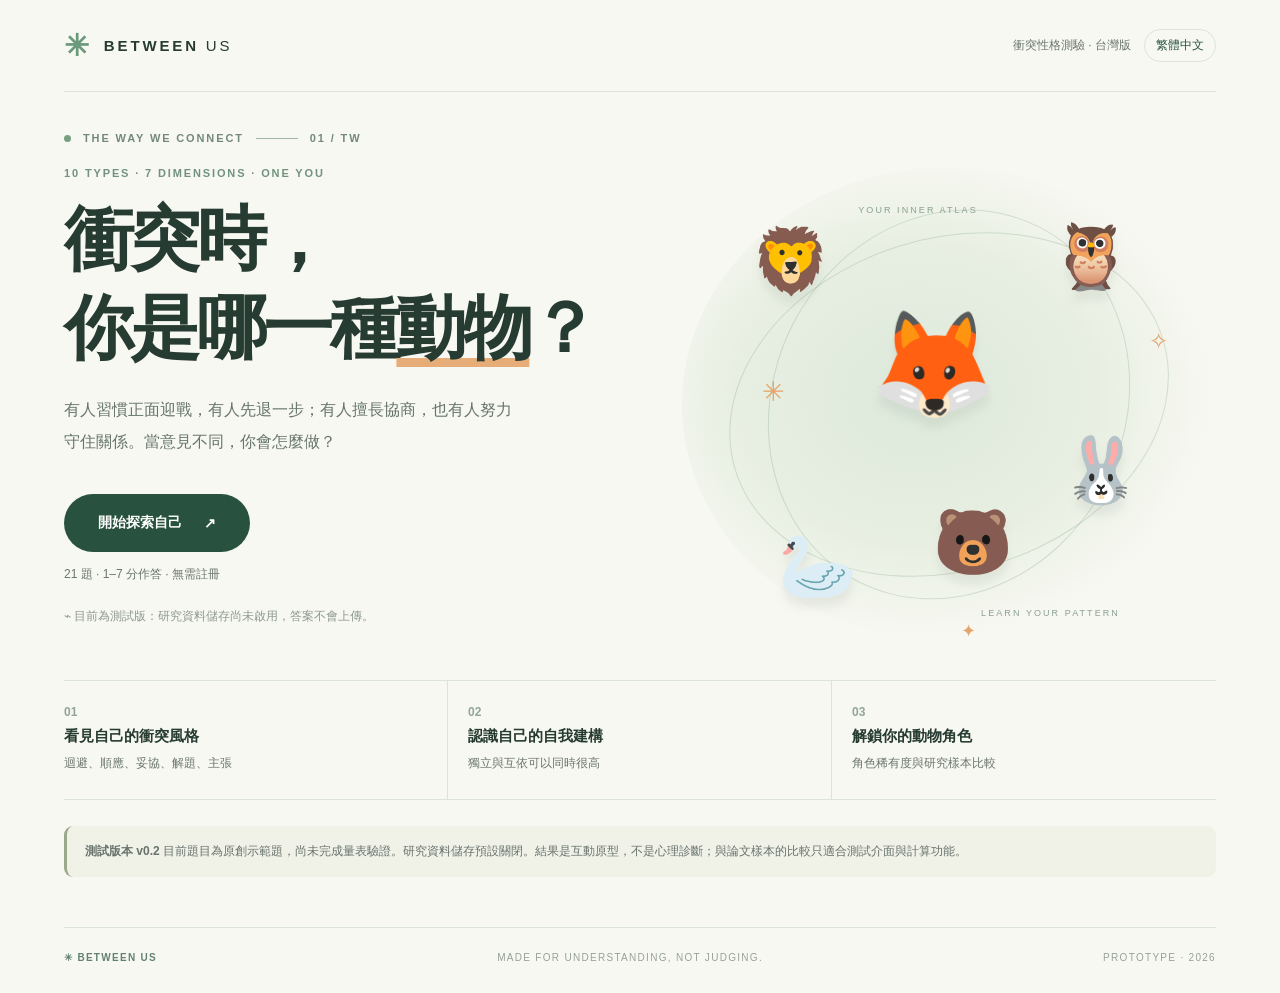
==== index.html @ 6e17950a "Add files via upload" ====
<!doctype html>
<html lang="zh-Hant-TW">
<head>
  <meta charset="utf-8" />
  <meta name="viewport" content="width=device-width, initial-scale=1" />
  <meta name="theme-color" content="#f7f7f1" />
  <meta name="description" content="認識你的衝突應對方式：十種動物角色、五種談判風格與兩種自我建構。" />
  <title>Between Us｜衝突時，你是哪一種動物？</title>
  <link rel="stylesheet" href="./styles.css" />
</head>
<body>
  <div class="page-shell">
    <header class="topbar" aria-label="網站導覽">
      <button type="button" id="brand-btn" class="brand" aria-label="回到首頁">
        <span class="brand-mark">✳</span>
        <span>BETWEEN <span class="brand-em">US</span></span>
      </button>
      <span class="topbar-note">衝突性格測驗 · 台灣版 <span class="language-chip">繁體中文</span></span>
    </header>

    <main id="main">
      <section class="screen home" id="screen-home" aria-labelledby="hero-title">
        <div class="eyebrow"><span class="eyebrow-dot"></span> THE WAY WE CONNECT <span class="eyebrow-line"></span> 01 / TW</div>
        <div class="hero-layout">
          <div class="hero-copy">
            <p class="overline">10 TYPES · 7 DIMENSIONS · ONE YOU</p>
            <h1 id="hero-title">衝突時，<br />你是哪一種<span class="underline-sketch">動物</span>？</h1>
            <p class="hero-description">有人習慣正面迎戰，有人先退一步；有人擅長協商，也有人努力守住關係。當意見不同，你會怎麼做？</p>
            <div class="hero-actions">
              <button id="start-btn" class="btn btn-primary btn-large" type="button">開始探索自己 <span aria-hidden="true">↗</span></button>
              <span class="tiny-detail">21 題 · 1–7 分作答 · 無需註冊</span>
            </div>
            <p class="privacy-note">⌁ 目前為測試版：研究資料儲存尚未啟用，答案不會上傳。</p>
          </div>
          <div class="hero-art" aria-hidden="true">
            <div class="art-orbit orbit-one"></div><div class="art-orbit orbit-two"></div>
            <span class="art-star star-one">✳</span><span class="art-star star-two">✧</span><span class="art-star star-three">✦</span>
            <span class="animal animal-fox">🦊</span><span class="animal animal-lion">🦁</span>
            <span class="animal animal-owl">🦉</span><span class="animal animal-rabbit">🐰</span>
            <span class="animal animal-swan">🦢</span><span class="animal animal-bear">🐻</span>
            <span class="orbit-label top-label">YOUR INNER ATLAS</span><span class="orbit-label bottom-label">LEARN YOUR PATTERN</span>
          </div>
        </div>
        <div class="quick-guide">
          <div><span class="guide-index">01</span><strong>看見自己的衝突風格</strong><small>迴避、順應、妥協、解題、主張</small></div>
          <div><span class="guide-index">02</span><strong>認識自己的自我建構</strong><small>獨立與互依可以同時很高</small></div>
          <div><span class="guide-index">03</span><strong>解鎖你的動物角色</strong><small>角色稀有度與研究樣本比較</small></div>
        </div>
        <p class="notice home-notice"><strong>測試版本 v0.2</strong> 目前題目為原創示範題，尚未完成量表驗證。研究資料儲存預設關閉。結果是互動原型，不是心理診斷；與論文樣本的比較只適合測試介面與計算功能。</p>
      </section>

      <section class="screen quiz" id="screen-quiz" hidden aria-labelledby="question-title">
        <div class="quiz-layout">
          <div class="quiz-heading">
            <div class="eyebrow"><span class="eyebrow-dot"></span> YOUR INNER ATLAS</div>
            <h2>從你的直覺開始。</h2>
            <p>想想你平常與別人意見不同時的反應，選擇最接近自己的答案。沒有標準答案。</p>
          </div>
          <div class="quiz-card">
            <div class="progress-meta"><span id="progress-number">QUESTION 01 / 21</span><span id="progress-percent">5%</span></div>
            <div class="progress-track"><div id="progress-bar" class="progress-fill"></div></div>
            <p class="question-counter" id="question-counter">第 1 題</p>
            <h3 id="question-title">題目載入中...</h3>
            <div id="scale-options" class="scale-options" role="group" aria-label="同意程度：1 至 7 分"></div>
            <div class="scale-ends"><span>非常不同意</span><span>非常同意</span></div>
            <div class="quiz-footer">
              <button id="back-btn" class="btn btn-quiet" type="button">← 上一題</button>
              <span class="answer-state" id="answer-state" aria-live="polite">請選擇答案</span>
              <button id="next-btn" class="btn btn-primary" type="button" disabled>下一題 →</button>
            </div>
          </div>
          <p class="small-explain">小提示：在電腦上也可以直接按鍵盤的 1–7 作答。</p>
        </div>
      </section>


      <!-- 完成問卷後的基本資料頁：姓名不會放進研究資料傳輸內容 -->
      <section class="screen profile" id="screen-profile" hidden aria-labelledby="profile-title">
        <div class="quiz-layout">
          <div class="quiz-heading">
            <div class="eyebrow"><span class="eyebrow-dot"></span> BEFORE YOUR RESULT</div>
            <h2 id="profile-title">差一點點，就能認識你的角色。</h2>
            <p>填寫基本資料，讓你的結果報告更個人化。研究資料的提供完全自願。</p>
          </div>
          <form class="quiz-card profile-card" id="profile-form">
            <label class="form-label" for="profile-name">報告顯示的名字或暱稱 <span class="optional">選填</span></label>
            <input id="profile-name" class="profile-input" type="text" maxlength="40" autocomplete="nickname" placeholder="例如：小虹" />
            <p class="field-explain">只顯示在你自己的結果頁與自願複製的分享文字中，不上傳到研究資料庫。</p>

            <div class="form-columns">
              <div>
                <label class="form-label" for="profile-age">年齡 <span class="optional">選填；同意研究用途時需填</span></label>
                <input id="profile-age" class="profile-input" type="number" inputmode="numeric" min="1" max="120" placeholder="例如：27" />
              </div>
              <div>
                <label class="form-label" for="profile-gender">性別認同 <span class="optional">選填</span></label>
                <select id="profile-gender" class="profile-input">
                  <option value="undisclosed">不透露</option>
                  <option value="woman">女性</option>
                  <option value="man">男性</option>
                  <option value="nonbinary">非二元</option>
                  <option value="other">其他</option>
                </select>
              </div>
            </div>
            <div class="consent-card">
              <p class="form-label">研究資料使用同意 <span class="optional">自願</span></p>
              <p class="field-explain">若你年滿 18 歲且同意，我們希望保留你的 21 題答案、七項計分、角色、年齡與性別認同，用於測驗品質分析與未來研究。<strong>姓名／暱稱不會儲存。</strong>不同意也能查看完整結果。</p>
              <label class="check-label"><input id="research-consent" type="checkbox" /> <span>我已年滿 18 歲，並自願同意將上述資料提供研究用途。</span></label>
              <p class="field-explain">目前是本機測試版；正式蒐集前需補齊研究負責人、聯絡方式、保留期間、撤回方式與隱私政策，並確認研究倫理程序。</p>
              <p id="storage-preview" class="storage-preview" role="status">研究資料儲存尚未啟用，不會上傳答案。</p>
            </div>
            <p id="profile-error" class="form-error" aria-live="polite" hidden></p>
            <div class="quiz-footer">
              <button id="profile-back" type="button" class="btn btn-quiet">← 返回上一題</button>
              <button id="profile-submit" class="btn btn-primary" type="submit">產生我的報告 ↗</button>
            </div>
          </form>
        </div>
      </section>

      <section class="screen results" id="screen-results" hidden aria-labelledby="result-title">
        <div class="result-topline"><span class="eyebrow"><span class="eyebrow-dot"></span> YOUR CHARACTER IS HERE</span><span class="result-stamp">TAIWAN EDITION / V0.2</span></div>
        <p id="report-personalization" class="personalized-greeting" hidden></p>
        <div class="result-hero">
          <div class="result-animal" id="result-animal" aria-hidden="true">🦊</div>
          <div class="result-headline">
            <p class="overline">YOUR NEGOTIATION CHARACTER</p>
            <h1 id="result-title">你的角色</h1>
            <p id="result-english" class="english-name"></p>
            <p id="result-quote" class="result-quote"></p>
            <p id="result-description" class="result-description"></p>
          </div>
        </div>
        <div id="result-warning" class="notice" hidden></div>
        <div class="result-grid">
          <article class="panel rarity-panel">
            <p class="panel-eyebrow">CHARACTER RARITY</p>
            <h2>你的角色有多稀有？</h2>
            <div class="rarity-stat" id="rarity-percent">—</div>
            <div class="tier" id="rarity-tier">—</div>
            <p id="rarity-text" class="muted"></p>
            <div class="rarity-footnote">資料基準：台灣研究樣本 N = 131。這不是全台灣人口比例。</div>
          </article>
          <article class="panel traits-panel">
            <p class="panel-eyebrow">YOUR CHARACTER NOTES</p>
            <h2>你在衝突中的樣子</h2>
            <div class="trait-block"><span class="trait-icon">✺</span><div><strong>你的優勢</strong><p id="role-strength"></p></div></div>
            <div class="trait-block"><span class="trait-icon">◇</span><div><strong>可以留意的盲點</strong><p id="role-caution"></p></div></div>
            <div class="trait-block"><span class="trait-icon">↗</span><div><strong>給你的提醒</strong><p id="role-advice"></p></div></div>
          </article>
          <article class="panel data-panel full-panel">
            <div class="panel-head"><div><p class="panel-eyebrow">HOW YOU HANDLE CONFLICT</p><h2>你的五種談判風格</h2></div><span class="panel-tag">1–7 分量表</span></div>
            <div id="style-chart" class="style-chart"></div>
            <p class="small-explain">深綠色：你的示範問卷分數｜淺綠色：論文台灣樣本平均。下方百分比是相對平均差異，不是超越多少人的排名。</p>
          </article>
          <article class="panel self-panel full-panel">
            <div class="panel-head"><div><p class="panel-eyebrow">HOW YOU SEE YOURSELF</p><h2>你的自我建構</h2></div><span class="panel-tag">Self-Construal</span></div>
            <div id="self-scores" class="self-cards"></div>
            <p class="small-explain">獨立與互依是兩個不同維度，可以同時很高。獨立自我建構也不等於完整的「主體性」概念。</p>
          </article>
        </div>
        <div id="research-save-status" class="notice" role="status"></div>
        <div class="research-disclaimer"><strong>關於這份結果</strong><p>本網站目前使用原創示範題目，未與論文使用的 DUTCH 和 Self-Construal 量表完成等值性驗證。因此角色分類與對研究樣本平均的比較，只是功能性示範；不能解讀為正式測量結果。稀有度是論文樣本按原研究資料計算的角色分布，不是所有玩家的分布，也不代表人口比例。</p></div>
        <div class="result-actions"><button id="copy-btn" type="button" class="btn btn-primary">複製分享文字 ↗</button><button id="restart-btn" type="button" class="btn btn-outline">重新測驗 ↻</button><span id="copy-status" class="copy-status" role="status" aria-live="polite"></span></div>
      </section>
    </main>
    <footer class="footer"><span>✳ BETWEEN US</span><span>MADE FOR UNDERSTANDING, NOT JUDGING.</span><span>PROTOTYPE · 2026</span></footer>
  </div>
  <script src="./reference.js"></script>
  <script src="./data.js"></script>
  <script src="./logic.js"></script>
  <script src="./storage-config.js"></script>
  <script src="./app.js"></script>
</body>
</html>
---- styles.css ----
:root{--bg:#f8f8f2;--paper:#fffefa;--ink:#263b32;--sub:#6a766c;--border:#dce3d9;--light:#e9efe5;--dark:#28523f;--mint:#b8cdbb;--apricot:#e7ad78;--radius:22px;--shadow:0 14px 50px rgba(44,70,49,.055)}
*{box-sizing:border-box}html{scroll-behavior:smooth}body{margin:0;background:var(--bg);font-family:-apple-system,BlinkMacSystemFont,"Noto Sans TC","PingFang TC","Microsoft JhengHei",sans-serif;color:var(--ink);-webkit-font-smoothing:antialiased}button{font:inherit}button:focus-visible{outline:3px solid #a4bda5;outline-offset:4px}[hidden]{display:none!important}.page-shell{max-width:1280px;padding:0 5vw;margin:auto}.topbar{min-height:92px;display:flex;align-items:center;justify-content:space-between;border-bottom:1px solid var(--border)}.brand{display:inline-flex;align-items:center;gap:12px;letter-spacing:.19em;color:var(--ink);font-weight:800;font-size:15px;border:0;background:transparent;cursor:pointer;padding:8px 0}.brand-mark{font-size:30px;color:#6a997b;line-height:1}.brand-em{font-weight:500}.topbar-note{font-size:12px;color:var(--sub);display:flex;align-items:center;gap:13px}.language-chip{border:1px solid var(--border);border-radius:30px;padding:7px 11px;color:var(--dark)}.eyebrow,.overline,.panel-eyebrow{font-size:11px;letter-spacing:.17em;font-weight:750}.eyebrow{display:flex;align-items:center;gap:12px;color:#74887b}.eyebrow-dot{display:inline-block;width:7px;height:7px;border-radius:100%;background:#789f80}.eyebrow-line{width:42px;border-top:1px solid #9fb4a4}.home{padding:40px 0 50px}.hero-layout{min-height:520px;display:grid;grid-template-columns:1.05fr .95fr;gap:28px;align-items:center}.hero-copy{padding:22px 0 38px}.overline{color:#71927c;margin:0 0 16px}h1,h2,h3,p{margin-top:0}.hero-copy h1{font-size:clamp(44px,5.5vw,76px);line-height:1.26;letter-spacing:-.05em;margin:0 0 22px;font-weight:850}.underline-sketch{text-decoration:underline;text-decoration-color:var(--apricot);text-decoration-thickness:9px;text-underline-offset:6px}.hero-description{font-size:16px;color:#67766a;max-width:460px;line-height:2;margin:0 0 36px}.hero-actions{display:flex;flex-direction:column;align-items:start;gap:14px}.btn{padding:13px 25px;cursor:pointer;border-radius:100px;border:1px solid transparent;font-size:14px;font-weight:700;display:inline-flex;align-items:center;justify-content:center;gap:22px;min-height:48px;transition:transform .2s,opacity .2s,background .2s}.btn:hover:not(:disabled){transform:translateY(-2px)}.btn:disabled{opacity:.38;cursor:not-allowed}.btn-primary{background:var(--dark);color:#fff}.btn-primary:hover:not(:disabled){background:#1e4131}.btn-large{min-height:58px;padding:16px 33px}.btn-quiet{background:transparent;color:var(--dark)}.btn-outline{background:transparent;border-color:#afc2b1;color:var(--ink)}.tiny-detail{color:var(--sub);font-size:12px}.privacy-note{font-size:12px;color:#8d998f;margin:25px 0 0}.hero-art{height:475px;position:relative;border-radius:50%;background:radial-gradient(ellipse at 44% 48%,#dce9db 0%,#e8efe2 43%,transparent 70%);isolation:isolate}.art-orbit{position:absolute;border:1px solid rgba(101,145,109,.23);border-radius:50%;inset:15% 8%;transform:rotate(-17deg)}.orbit-two{inset:8% 17%;transform:rotate(27deg)}.animal{position:absolute;font-size:clamp(42px,5vw,72px);filter:drop-shadow(0 10px 4px rgba(67,78,64,.08));transition:transform .5s}.animal:hover{transform:rotate(-10deg) scale(1.12)}.animal-fox{top:29%;left:35%;font-size:104px}.animal-lion{top:12%;left:13%}.animal-owl{top:11%;right:16%}.animal-rabbit{top:56%;right:14%}.animal-swan{bottom:8%;left:18%}.animal-bear{bottom:13%;right:38%}.orbit-label{position:absolute;font-size:9px;letter-spacing:.23em;color:#8aa18e}.top-label{top:8%;left:33%}.bottom-label{bottom:5%;right:18%}.art-star{position:absolute;color:#e5a56d}.star-one{left:15%;top:44%;font-size:27px}.star-two{right:9%;top:34%;font-size:23px}.star-three{right:45%;bottom:0;font-size:18px}.quick-guide{display:grid;grid-template-columns:repeat(3,1fr);border-top:1px solid var(--border);border-bottom:1px solid var(--border);margin-top:16px}.quick-guide>div{padding:24px 20px 26px;display:flex;flex-direction:column;gap:8px;border-right:1px solid var(--border)}.quick-guide>div:first-child{padding-left:0}.quick-guide>div:last-child{border-right:0}.guide-index{font-size:12px;color:#91a599;font-weight:700}.quick-guide strong{font-size:15px}.quick-guide small{font-size:12px;line-height:1.6;color:var(--sub)}.notice{padding:15px 18px;background:#f0f1e7;border-left:3px solid #9ba98b;border-radius:9px;font-size:12px;line-height:1.75;color:#68736c}.home-notice{margin:26px 0 0}.footer{border-top:1px solid var(--border);display:flex;justify-content:space-between;gap:12px;font-size:10px;color:#97a198;letter-spacing:.13em;padding:24px 0 30px}.footer span:first-child{font-weight:800;color:#638270}.quiz{min-height:710px;display:flex;align-items:center;justify-content:center;padding:70px 0}.quiz-layout{max-width:760px;width:100%}.quiz-heading{text-align:center;margin:0 auto 36px}.quiz-heading .eyebrow{justify-content:center}.quiz-heading h2{font-size:clamp(27px,4vw,39px);letter-spacing:-.04em;margin:14px 0 10px}.quiz-heading p{font-size:14px;color:var(--sub);line-height:1.8;max-width:570px;margin:auto}.quiz-card,.panel{background:var(--paper);border:1px solid var(--border);border-radius:var(--radius);box-shadow:var(--shadow)}.quiz-card{padding:34px clamp(20px,5vw,48px) 26px}.progress-meta{display:flex;justify-content:space-between;font-size:11px;font-weight:750;letter-spacing:.14em;color:#8a9a8c}.progress-track{height:7px;border-radius:50px;background:#e9eee7;margin:13px 0 49px;overflow:hidden}.progress-fill{width:0;background:#8fac92;height:100%;border-radius:50px;transition:width .28s}.question-counter{font-size:12px;color:#8da194;margin-bottom:16px}.quiz-card h3{font-size:clamp(20px,3vw,27px);line-height:1.65;letter-spacing:-.025em;min-height:104px;margin:0 0 34px}.scale-options{display:grid;grid-template-columns:repeat(7,minmax(0,1fr));gap:12px;align-items:center}.scale-button{background:#f6f8f4;border:1px solid #dce5dc;color:#53735d;border-radius:50%;aspect-ratio:1;display:grid;place-items:center;font-size:20px;font-weight:700;cursor:pointer;min-width:0;transition:.17s}.scale-button:hover{background:#e5efe6;transform:translateY(-3px)}.scale-button.selected{background:var(--dark);color:white;border-color:var(--dark);box-shadow:0 5px 0 #adc4b2}.scale-ends{display:flex;justify-content:space-between;color:var(--sub);font-size:12px;margin-top:17px}.quiz-footer{display:flex;align-items:center;justify-content:space-between;border-top:1px solid var(--border);margin-top:46px;padding-top:20px;gap:8px}.answer-state{font-size:11px;color:#889789}.small-explain{font-size:11px;line-height:1.75;color:#87978b}.quiz-layout>.small-explain{text-align:center;margin:20px 0 0}.results{padding:50px 0 75px}.result-topline{display:flex;justify-content:space-between;align-items:center;margin-bottom:20px}.result-stamp{font-size:10px;letter-spacing:.12em;color:#8fa393}.result-hero{display:grid;grid-template-columns:280px 1fr;gap:45px;align-items:center;padding:35px 42px;background:#e7efe5;border-radius:28px;margin-bottom:22px;overflow:hidden;position:relative}.result-hero:after{content:'✳';font-size:240px;opacity:.06;position:absolute;right:-10px;top:-90px}.result-animal{font-size:170px;line-height:1.3;text-align:center;filter:drop-shadow(5px 13px 8px rgba(50,88,58,.13))}.result-headline h1{font-size:clamp(36px,5vw,57px);letter-spacing:-.05em;margin:0 0 4px}.english-name{font-size:13px;color:#78917d;font-weight:700;letter-spacing:.05em}.result-quote{font-weight:750;font-size:19px;margin:22px 0 14px}.result-description{font-size:14px;line-height:1.85;color:#526c5b;max-width:560px;margin:0}.result-grid{display:grid;grid-template-columns:1fr 1fr;gap:20px;margin-top:20px}.panel{padding:30px 30px 27px;min-width:0}.panel-eyebrow{font-size:10px;color:#7b9682;letter-spacing:.14em;margin:0 0 12px}.panel h2{font-size:22px;line-height:1.4;letter-spacing:-.035em;margin:0 0 25px}.rarity-panel{background:#fcf5e9;border-color:#f0dec4}.rarity-stat{font-size:clamp(66px,7vw,90px);line-height:1;letter-spacing:-.08em;font-weight:850;color:#9b6339;margin:14px 0}.tier{display:inline-block;border-radius:100px;background:#edd5b7;color:#87603c;padding:7px 15px;font-size:11px;font-weight:750;letter-spacing:.09em;margin-bottom:13px}.muted{color:var(--sub);line-height:1.8;font-size:13px}.rarity-footnote{border-top:1px solid #efdfc8;margin-top:25px;padding-top:15px;font-size:10px;color:#a48b6c;line-height:1.7}.trait-block{display:flex;gap:14px;margin-bottom:20px}.trait-block:last-child{margin-bottom:0}.trait-icon{display:grid;place-items:center;flex:none;border-radius:12px;width:33px;height:33px;background:var(--light);color:#678d76;font-size:17px}.trait-block strong{font-size:14px}.trait-block p{margin:6px 0 0;font-size:13px;line-height:1.7;color:var(--sub)}.full-panel{grid-column:1/-1}.panel-head{display:flex;justify-content:space-between;align-items:start;gap:12px}.panel-tag{font-size:11px;padding:7px 11px;background:#f1f5ef;border-radius:100px;color:#7b9380;white-space:nowrap}.style-chart{display:grid;gap:21px}.score-row{display:grid;grid-template-columns:125px 1fr 140px;gap:16px;align-items:center}.score-label{font-size:14px;font-weight:700}.score-bars{display:flex;flex-direction:column;gap:7px}.score-track{background:#edf1e9;border-radius:50px;overflow:hidden;height:10px}.score-fill{height:100%;background:#35684f;border-radius:50px}.score-fill.reference{background:#c6d5c8}.score-measure{text-align:right;display:flex;flex-direction:column;gap:2px}.score-measure strong{font-size:13px}.score-measure span{font-size:11px;color:#799080}.score-measure .negative{color:#ac765f}.data-panel>.small-explain{margin:25px 0 0}.self-cards{display:grid;grid-template-columns:repeat(2,1fr);gap:15px}.self-card{padding:23px;background:#f1f5ef;border-radius:18px}.self-card .mini-label{font-size:12px;color:#78907c}.self-card .big-score{font-size:37px;font-weight:800;margin:12px 0 7px;letter-spacing:-.06em}.self-card .big-score small{font-size:15px;color:#869c8a;font-weight:500}.self-card .diff{font-size:13px;font-weight:700;color:#387651}.self-card .diff.negative{color:#a87457}.self-card .avg-note{font-size:11px;color:#839688;margin:9px 0 0}.self-panel>.small-explain{margin:15px 0 0}.research-disclaimer{background:#f1f3ed;border-radius:15px;padding:20px 22px;margin-top:22px;color:#728174;font-size:12px;line-height:1.8}.research-disclaimer p{margin:7px 0 0}.result-actions{display:flex;gap:14px;align-items:center;flex-wrap:wrap;margin-top:26px}.copy-status{font-size:12px;color:#5a896b}.results>.notice{margin-bottom:20px}.footer{margin-top:0}@media(max-width:880px){.hero-layout{grid-template-columns:1fr;gap:0}.hero-copy{padding-bottom:0}.hero-art{height:350px;max-width:500px;width:100%;justify-self:center;margin-bottom:20px}.animal-fox{font-size:88px}.animal{font-size:57px}.quick-guide{grid-template-columns:1fr}.quick-guide>div{border-right:0;border-bottom:1px solid var(--border);padding-left:0}.quick-guide>div:last-child{border:0}.result-hero{grid-template-columns:200px 1fr;gap:20px}.result-animal{font-size:128px}.score-row{grid-template-columns:100px 1fr 115px;gap:10px}}@media(max-width:640px){.page-shell{padding:0 20px}.topbar{min-height:72px}.brand{font-size:12px}.brand-mark{font-size:25px}.topbar-note{font-size:10px}.language-chip{display:none}.home{padding:28px 0 32px}.hero-copy h1{font-size:45px}.hero-description{font-size:14px}.hero-art{height:315px;margin-top:0}.animal-fox{font-size:78px;left:33%}.animal{font-size:46px}.top-label,.bottom-label{font-size:8px}.quiz{padding:48px 0;min-height:650px}.quiz-card{padding:25px 17px}.quiz-card h3{min-height:120px}.scale-options{gap:6px}.scale-button{font-size:16px}.quiz-footer{margin-top:37px}.quiz-footer .btn{padding:10px 14px;font-size:12px;gap:4px}.answer-state{font-size:10px}.results{padding:32px 0 55px}.result-stamp{font-size:9px}.result-hero{grid-template-columns:1fr;text-align:center;padding:26px 21px;gap:4px}.result-animal{font-size:120px}.result-headline h1{font-size:40px}.result-quote{font-size:17px}.result-grid{grid-template-columns:1fr}.full-panel{grid-column:1}.panel{padding:23px 20px}.score-row{grid-template-columns:80px 1fr 87px;gap:6px}.score-label{font-size:12px}.score-measure strong{font-size:11px}.score-measure span{font-size:10px}.self-cards{grid-template-columns:1fr}.panel-head{align-items:start}.panel-tag{font-size:9px}.footer{flex-wrap:wrap;line-height:1.6;font-size:9px}.footer span:nth-child(2){display:none}}@media(prefers-reduced-motion:reduce){*,*:before,*:after{scroll-behavior:auto!important;transition:none!important}}@media print{.topbar,.footer,.result-actions,.home,.quiz{display:none!important}.page-shell{max-width:none}.results{padding:0}.panel,.result-hero{break-inside:avoid;box-shadow:none}.result-grid{gap:10px}}

/* Profile and consent screen (v0.2) */
.profile{min-height:700px;display:flex;align-items:center;justify-content:center;padding:55px 0 70px}
.profile .quiz-layout{max-width:720px}
.profile-card{display:block}
.form-label{font-size:14px;font-weight:750;display:block;margin:0 0 10px}
.optional{font-size:11px;font-weight:500;color:var(--sub)}
.profile-input{width:100%;min-height:48px;border:1px solid #cddace;border-radius:12px;background:#fff;color:var(--ink);font-size:15px;padding:12px 15px;font-family:inherit}
.profile-input:focus-visible{outline:3px solid #a4bda5;outline-offset:2px}
.field-explain{font-size:12px;line-height:1.8;color:var(--sub);margin:8px 0 23px}
.form-columns{display:grid;grid-template-columns:1fr 1fr;gap:18px;margin-top:27px}
.consent-card{margin-top:32px;padding:20px 21px;background:#f2f6f0;border-radius:16px}
.consent-card .field-explain{margin-bottom:12px}
.check-label{display:flex;align-items:flex-start;gap:12px;font-size:13px;line-height:1.6;font-weight:650;cursor:pointer}
.check-label input{margin-top:4px;accent-color:var(--dark);width:17px;height:17px;flex:none}
.storage-preview{font-size:12px;color:#8a6b4d;background:#fcf4e7;border-radius:9px;padding:10px 13px;margin:18px 0 0}
.form-error{font-size:12px;color:#aa463f;background:#fff0ed;padding:10px 14px;border-radius:9px;margin:15px 0 0}
.personalized-greeting{font-size:18px;font-weight:750;margin:0 0 20px;color:var(--dark)}
#research-save-status{margin-top:22px}
@media(max-width:640px){.profile{padding:35px 0 50px}.form-columns{grid-template-columns:1fr}.profile-card{padding:23px 19px}}
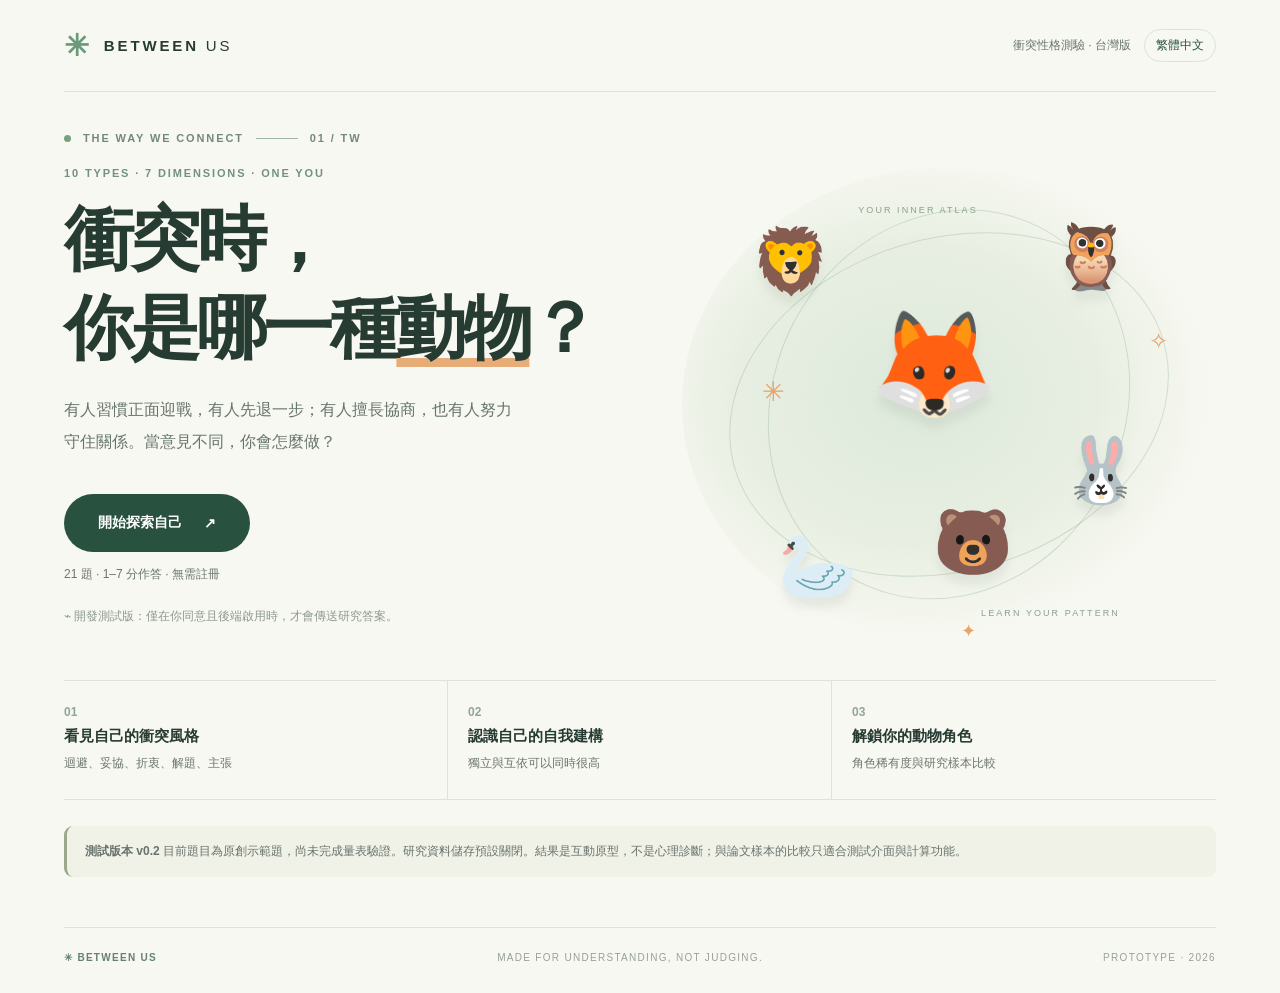
==== commit cd447497: "Add files via upload" ====
--- a/index.html
+++ b/index.html
@@ -30,7 +30,7 @@
               <button id="start-btn" class="btn btn-primary btn-large" type="button">開始探索自己 <span aria-hidden="true">↗</span></button>
               <span class="tiny-detail">21 題 · 1–7 分作答 · 無需註冊</span>
             </div>
-            <p class="privacy-note">⌁ 目前為測試版：研究資料儲存尚未啟用，答案不會上傳。</p>
+            <p class="privacy-note">⌁ 開發測試版：僅在你同意且後端啟用時，才會傳送研究答案。</p>
           </div>
           <div class="hero-art" aria-hidden="true">
             <div class="art-orbit orbit-one"></div><div class="art-orbit orbit-two"></div>
@@ -42,7 +42,7 @@
           </div>
         </div>
         <div class="quick-guide">
-          <div><span class="guide-index">01</span><strong>看見自己的衝突風格</strong><small>迴避、順應、妥協、解題、主張</small></div>
+          <div><span class="guide-index">01</span><strong>看見自己的衝突風格</strong><small>迴避、妥協、折衷、解題、主張</small></div>
           <div><span class="guide-index">02</span><strong>認識自己的自我建構</strong><small>獨立與互依可以同時很高</small></div>
           <div><span class="guide-index">03</span><strong>解鎖你的動物角色</strong><small>角色稀有度與研究樣本比較</small></div>
         </div>
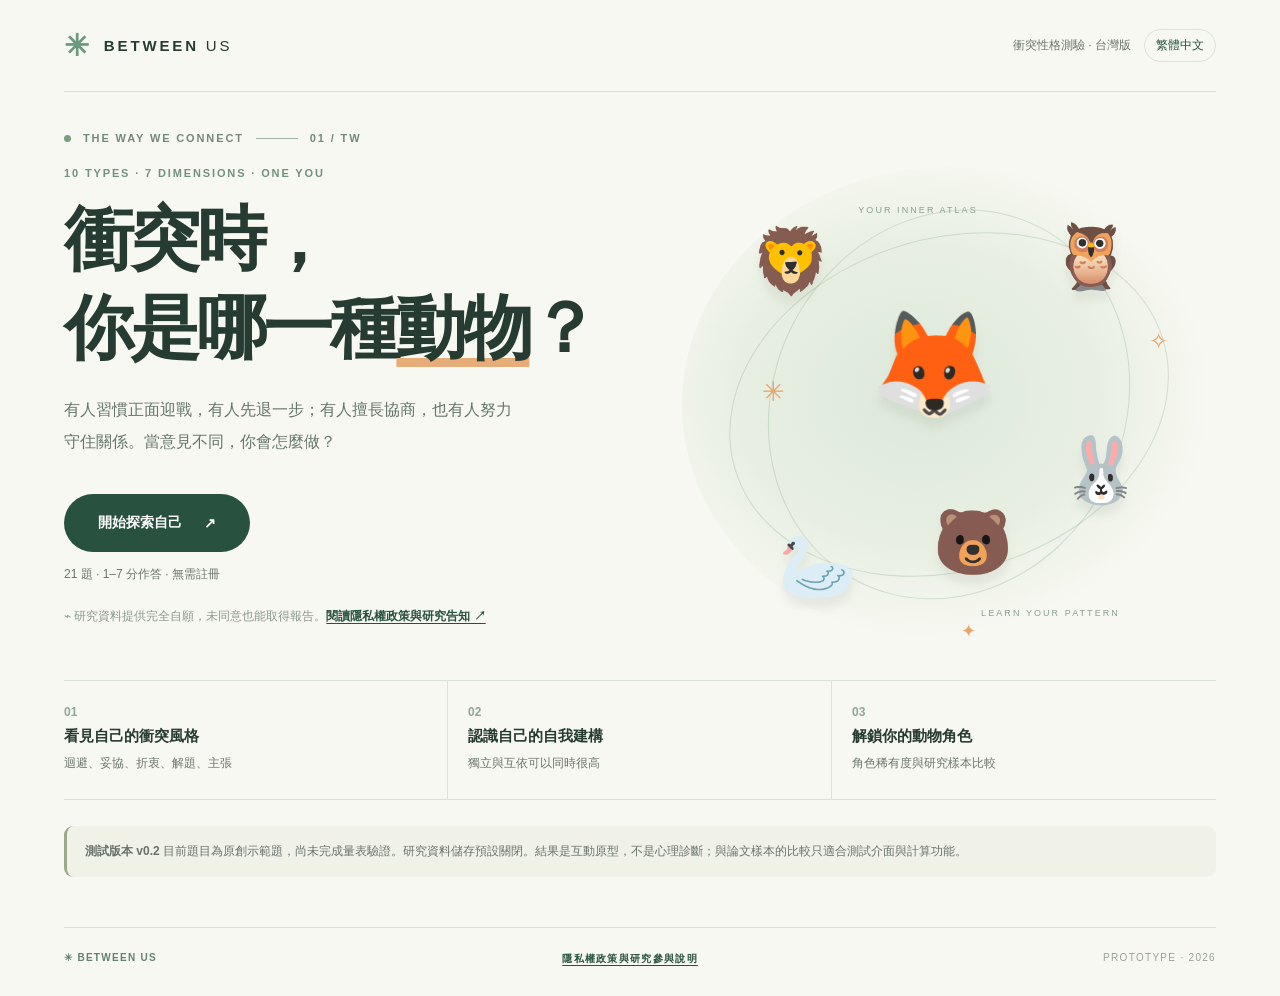
==== commit 151b9807: "Add files via upload" ====
--- a/index.html
+++ b/index.html
@@ -30,7 +30,7 @@
               <button id="start-btn" class="btn btn-primary btn-large" type="button">開始探索自己 <span aria-hidden="true">↗</span></button>
               <span class="tiny-detail">21 題 · 1–7 分作答 · 無需註冊</span>
             </div>
-            <p class="privacy-note">⌁ 開發測試版：僅在你同意且後端啟用時，才會傳送研究答案。</p>
+            <p class="privacy-note">⌁ 研究資料提供完全自願，未同意也能取得報告。<a class="policy-link" href="./privacy.html" target="_blank" rel="noopener">閱讀隱私權政策與研究告知 ↗</a></p>
           </div>
           <div class="hero-art" aria-hidden="true">
             <div class="art-orbit orbit-one"></div><div class="art-orbit orbit-two"></div>
@@ -105,9 +105,10 @@
             </div>
             <div class="consent-card">
               <p class="form-label">研究資料使用同意 <span class="optional">自願</span></p>
-              <p class="field-explain">若你年滿 18 歲且同意，我們希望保留你的 21 題答案、七項計分、角色、年齡與性別認同，用於測驗品質分析與未來研究。<strong>姓名／暱稱不會儲存。</strong>不同意也能查看完整結果。</p>
-              <label class="check-label"><input id="research-consent" type="checkbox" /> <span>我已年滿 18 歲，並自願同意將上述資料提供研究用途。</span></label>
-              <p class="field-explain">目前是本機測試版；正式蒐集前需補齊研究負責人、聯絡方式、保留期間、撤回方式與隱私政策，並確認研究倫理程序。</p>
+              <p class="field-explain">若你年滿 18 歲並自願同意，我們才會將年齡、性別認同、21 題答案、七項計分、角色及問卷／同意版本送往研究資料庫。<strong>姓名／暱稱僅供個人化報告使用，不會存入研究資料庫。</strong></p>
+              <p class="consent-links">請先閱讀 <a class="policy-link" href="./privacy.html" target="_blank" rel="noopener">完整隱私權政策與研究參與說明 ↗</a>。研究資料預定保存至 2037 年 11 月 14 日，主要資料庫位於澳洲雪梨。</p>
+              <label class="check-label"><input id="research-consent" type="checkbox" /> <span>我已年滿 18 歲，已閱讀並理解 <a class="policy-link" href="./privacy.html" target="_blank" rel="noopener">隱私權政策與研究資料使用說明</a>，自願同意依其所述目的蒐集與使用本次問卷及基本背景資料。</span></label>
+              <p class="field-explain">不同意也能查看完整結果；此方框預設不勾選。測驗仍為未經正式驗證的示範版本，正式研究招募須另確認適用的研究倫理程序。</p>
               <p id="storage-preview" class="storage-preview" role="status">研究資料儲存尚未啟用，不會上傳答案。</p>
             </div>
             <p id="profile-error" class="form-error" aria-live="polite" hidden></p>
@@ -165,7 +166,7 @@
         <div class="result-actions"><button id="copy-btn" type="button" class="btn btn-primary">複製分享文字 ↗</button><button id="restart-btn" type="button" class="btn btn-outline">重新測驗 ↻</button><span id="copy-status" class="copy-status" role="status" aria-live="polite"></span></div>
       </section>
     </main>
-    <footer class="footer"><span>✳ BETWEEN US</span><span>MADE FOR UNDERSTANDING, NOT JUDGING.</span><span>PROTOTYPE · 2026</span></footer>
+    <footer class="footer"><span>✳ BETWEEN US</span><a class="policy-link" href="./privacy.html">隱私權政策與研究參與說明</a><span>PROTOTYPE · 2026</span></footer>
   </div>
   <script src="./reference.js"></script>
   <script src="./data.js"></script>
--- a/styles.css
+++ b/styles.css
@@ -20,3 +20,27 @@
 .personalized-greeting{font-size:18px;font-weight:750;margin:0 0 20px;color:var(--dark)}
 #research-save-status{margin-top:22px}
 @media(max-width:640px){.profile{padding:35px 0 50px}.form-columns{grid-template-columns:1fr}.profile-card{padding:23px 19px}}
+
+
+/* Privacy disclosure and consent links (v1.2) */
+a.policy-link{color:var(--dark);text-decoration:underline;text-underline-offset:3px;font-weight:700;transition:color .15s}
+a.policy-link:hover{color:#477b57}
+a.policy-link:focus-visible{outline:3px solid #a4bda5;outline-offset:3px}
+.consent-links{font-size:12px;color:#56695a;line-height:1.85;margin:4px 0 14px}
+.check-label a{font-weight:750}
+.policy-main{max-width:860px;margin:0 auto;padding:58px 0 85px}
+.policy-heading{margin:0 0 27px}
+.policy-heading h1{font-size:clamp(33px,4.1vw,52px);letter-spacing:-.045em;line-height:1.3;margin:11px 0 15px}
+.policy-subtitle{line-height:1.85;color:var(--sub);font-size:15px}
+.policy-meta{display:flex;flex-wrap:wrap;gap:8px;margin-top:22px}
+.policy-chip{font-size:11px;letter-spacing:.03em;background:#edf3ea;border:1px solid var(--border);border-radius:99px;padding:8px 13px;color:#58735e}
+.policy-highlight{background:#e7efe5;padding:22px 26px;border-radius:18px;margin:24px 0 28px;line-height:1.9;color:#45604c}
+.policy-card{background:var(--paper);border:1px solid var(--border);border-radius:22px;padding:30px 33px;margin:18px 0;box-shadow:var(--shadow)}
+.policy-card h2{font-size:21px;margin:0 0 14px;letter-spacing:-.02em}
+.policy-card p,.policy-card li{font-size:14px;line-height:1.95;color:#5e7062}
+.policy-card p:last-child,.policy-card ul:last-child{margin-bottom:0}
+.policy-card ul{padding-left:22px;margin:6px 0 12px}
+.policy-card li{padding:2px 0}
+.policy-small{font-size:12px!important;color:#7d8d80!important}
+.policy-actions{margin-top:28px;display:flex;align-items:center;flex-wrap:wrap;gap:14px}
+@media(max-width:640px){.policy-main{padding:32px 0 54px}.policy-card{padding:22px 19px}.policy-highlight{padding:18px 19px}}
